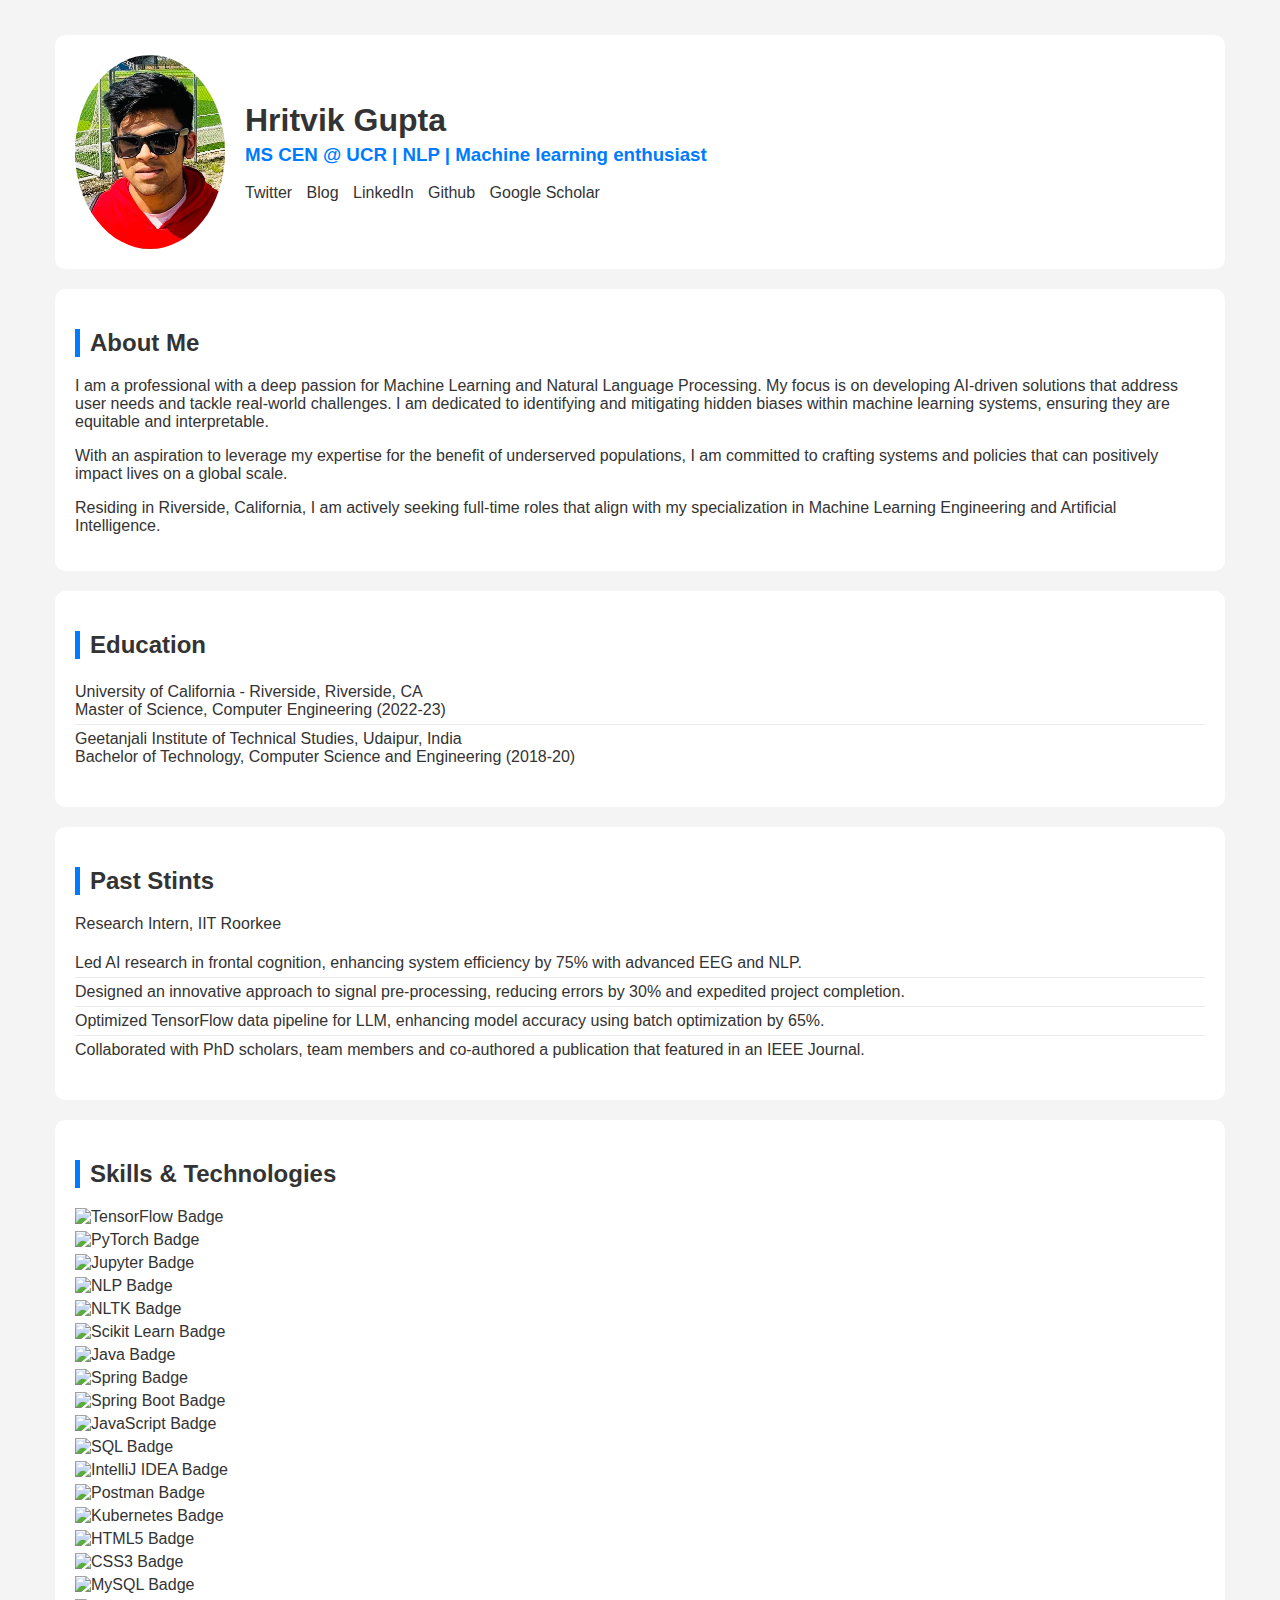
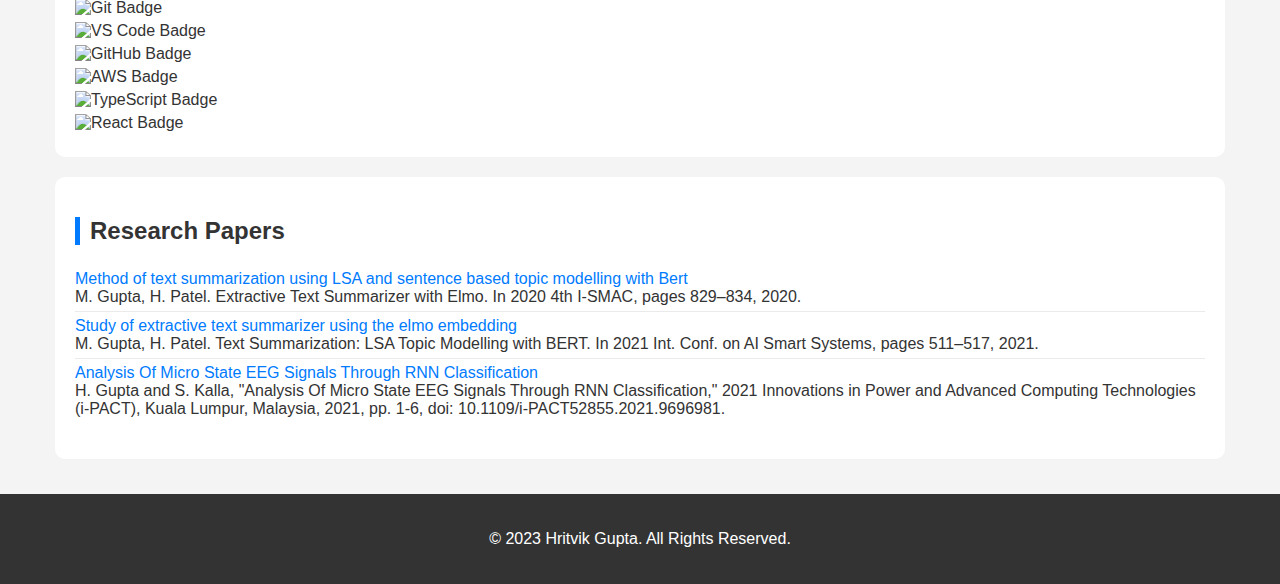
==== docs/index.html @ 5a999f68 "Update index.html" ====
<!DOCTYPE html>
<html lang="en">
<head>
  <meta charset="UTF-8">
  <meta name="viewport" content="width=device-width, initial-scale=1.0">
  <title>Hritvik Gupta's Portfolio</title>
  <style>
    body {
      font-family: 'Arial', sans-serif;
      margin: 0;
      padding: 0;
      background: #f4f4f4;
      color: #333;
    }

    .container {
      max-width: 1170px;
      margin: auto;
      padding: 15px;
    }

    .profile {
      display: flex;
      align-items: center;
      background: #fff;
      border-radius: 10px;
      padding: 20px;
      margin-top: 20px;
    }

    .profile img {
      max-width: 150px;
      margin-right: 20px;
      border-radius: 50%;
    }

    .profile h1 {
      margin: 0;
      padding: 0;
    }

    .profile h3 {
      margin-top: 5px;
      color: #007bff;
    }

    .profile-links a {
      text-decoration: none;
      color: #333;
      margin-right: 10px;
    }

    .profile-links a:hover {
      border-bottom: 1px solid #007bff;
    }
    

    .section {
      background: #fff;
      margin-top: 20px;
      padding: 20px;
      border-radius: 10px;
    }

    .section h2 {
      border-left: 5px solid #007bff;
      padding-left: 10px;
    }

    .section ul {
      list-style: none;
      padding: 0;
    }
    h2 {
    font-weight: bold; /* This will make the h2 text bold */
  }

    .section ul li {
      padding: 5px 0;
      border-bottom: 1px solid #eaeaea;
    }

    .section ul li:last-child {
      border-bottom: none;
    }

    .section a {
      color: #007bff;
      text-decoration: none;
    }
.badges img {
  display: block;
  margin-bottom: 5px; /* Adjust the space between badges as needed */
}

    footer {
      text-align: center;
      padding: 20px;
      background: #333;
      color: #fff;
      margin-top: 20px;
    }
  </style>
</head>
<body>
  <div class="container">
    <!-- Profile Section -->
    <div class="profile">
      <img src="profileimage.jpg" alt="Hritvik Gupta">
      <div>
        <h1>Hritvik Gupta</h1>
        <h3>MS CEN @ UCR | NLP | Machine learning enthusiast</h3>
        <div class="profile-links">
          <a href="https://twitter.com/hritvikmasters">Twitter</a>
          <a href="https://www.notion.so/Website-c06ca04752b74b51ba4d67d1e3d15dca">Blog</a>
          <a href="https://www.linkedin.com/in/hritvik-gupta-link/">LinkedIn</a>
          <a href="https://github.com/hritvikgupta/">Github</a>
          <a href="https://scholar.google.com/citations?user=ShxBp2MAAAAJ&hl=en">Google Scholar</a>
        </div>
      </div>
    </div>

    <!-- About Section -->
    <div class="section">
      <h2>About Me</h2>
      <p>I am a professional with a deep passion for Machine Learning and Natural Language Processing. My focus is on developing AI-driven solutions that address user needs and tackle real-world challenges. I am dedicated to identifying and mitigating hidden biases within machine learning systems, ensuring they are equitable and interpretable.</p>
      <p>With an aspiration to leverage my expertise for the benefit of underserved populations, I am committed to crafting systems and policies that can positively impact lives on a global scale.</p>
      <p>Residing in Riverside, California, I am actively seeking full-time roles that align with my specialization in Machine Learning Engineering and Artificial Intelligence.</p>
    </div>

    <!-- Education Section -->
    <div class="section">
      <h2>Education</h2>
      <ul>
        <li>University of California - Riverside, Riverside, CA<br>
          Master of Science, Computer Engineering (2022-23)
        </li>
        <li>Geetanjali Institute of Technical Studies, Udaipur, India<br>
          Bachelor of Technology, Computer Science and Engineering (2018-20)
        </li>
      </ul>
    </div>

    <!-- Past Stints Section -->
    <div class="section">
      <h2>Past Stints</h2>
      <p>Research Intern, IIT Roorkee</p>
      <ul>
        <li>Led AI research in frontal cognition, enhancing system efficiency by 75% with advanced EEG and NLP.</li>
        <li>Designed an innovative approach to signal pre-processing, reducing errors by 30% and expedited project completion.</li>
        <li>Optimized TensorFlow data pipeline for LLM, enhancing model accuracy using batch optimization by 65%.</li>
        <li>Collaborated with PhD scholars, team members and co-authored a publication that featured in an IEEE Journal.</li>
      </ul>
    </div>

    <!-- Skills Section -->
    <!-- Skills Section -->
<div class="section">
  <h2>Skills & Technologies</h2>
  <div class="badges">
    <img src="https://img.shields.io/badge/TensorFlow-FF6F00?style=for-the-badge&logo=TensorFlow&logoColor=white" alt="TensorFlow Badge" />
    <img src="https://img.shields.io/badge/PyTorch-EE4C2C?style=for-the-badge&logo=PyTorch&logoColor=white" alt="PyTorch Badge" />
    <img src="https://img.shields.io/badge/Jupyter-F37626.svg?style=for-the-badge&logo=Jupyter&logoColor=white" alt="Jupyter Badge" />
    <img src="https://img.shields.io/badge/NLP-000000?style=for-the-badge&logo=nlp&logoColor=white" alt="NLP Badge" />
    <img src="https://img.shields.io/badge/NLTK-306998?style=for-the-badge&logo=nltk&logoColor=white" alt="NLTK Badge" />
    <img src="https://img.shields.io/badge/scikit_learn-F7931E?style=for-the-badge&logo=scikit-learn&logoColor=white" alt="Scikit Learn Badge" />
    <img src="https://img.shields.io/badge/Java-ED8B00?style=for-the-badge&logo=Java&logoColor=white" alt="Java Badge" />
    <img src="https://img.shields.io/badge/Spring-6DB33F?style=for-the-badge&logo=spring&logoColor=white" alt="Spring Badge" />
    <img src="https://img.shields.io/badge/Spring_Boot-754111?style=for-the-badge&logo=spring-boot" alt="Spring Boot Badge" />
    <img src="https://img.shields.io/badge/JavaScript-F7DF1E?style=for-the-badge&logo=javascript&logoColor=black" alt="JavaScript Badge" />
    <img src="https://img.shields.io/badge/SQL-CC2927?style=for-the-badge&logo=sql&logoColor=white" alt="SQL Badge" />
    <img src="https://img.shields.io/badge/IntelliJ-521369.svg?style=for-the-badge&logo=intellij-idea&logoColor=white" alt="IntelliJ IDEA Badge" />
    <img src="https://img.shields.io/badge/Postman-FF6C37?style=for-the-badge&logo=postman&logoColor=white" alt="Postman Badge" />
    <img src="https://img.shields.io/badge/kubernetes-%23326ce5.svg?style=for-the-badge&logo=kubernetes&logoColor=white" alt="Kubernetes Badge" />
    <img src="https://img.shields.io/badge/HTML5-E34F26?style=for-the-badge&logo=html5&logoColor=white" alt="HTML5 Badge" />
    <img src="https://img.shields.io/badge/CSS3-1572B6?style=for-the-badge&logo=css3&logoColor=white" alt="CSS3 Badge" />
    <img src="https://img.shields.io/badge/MySQL-005C84?style=for-the-badge&logo=mysql&logoColor=white" alt="MySQL Badge" />
    <img src="https://img.shields.io/badge/git-%23F05033.svg?style=for-the-badge&logo=git&logoColor=white" alt="Git Badge" />
    <img src="https://img.shields.io/badge/VS_Code-A94FC9?style=for-the-badge&logo=visual-studio-code&logoColor=white" alt="VS Code Badge" />
    <img src="https://img.shields.io/badge/github-%23121011.svg?style=for-the-badge&logo=github&logoColor=white" alt="GitHub Badge" />
    <img src="https://img.shields.io/badge/AWS-%23FF2900.svg?style=for-the-badge&logo=amazon-aws&logoColor=white" alt="AWS Badge" />
    <img src="https://img.shields.io/badge/TypeScript-D2691E?style=for-the-badge&logo=typescript&logoColor=white" alt="TypeScript Badge" />
    <img src="https://img.shields.io/badge/React-61DAFB?style=for-the-badge&logo=react&logoColor=black" alt="React Badge" />
  </div>
</div>


    <!-- Research Papers Section -->
    <div class="section">
      <h2>Research Papers</h2>
      <ul>
        <li><a href="https://ieeexplore.ieee.org/abstract/document/9395976/">Method of text summarization using LSA and sentence based topic modelling with Bert</a><br>
          M. Gupta, H. Patel. Extractive Text Summarizer with Elmo. In 2020 4th I-SMAC, pages 829–834, 2020.
        </li>
        <li><a href="https://ieeexplore.ieee.org/abstract/document/9243610/">Study of extractive text summarizer using the elmo embedding</a><br>
          M. Gupta, H. Patel. Text Summarization: LSA Topic Modelling with BERT. In 2021 Int. Conf. on AI Smart Systems, pages 511–517, 2021.
        </li>
        <li><a href="https://ieeexplore.ieee.org/abstract/document/9696981/">Analysis Of Micro State EEG Signals Through RNN Classification</a><br>
          H. Gupta and S. Kalla, "Analysis Of Micro State EEG Signals Through RNN Classification," 2021 Innovations in Power and Advanced Computing Technologies (i-PACT), Kuala Lumpur, Malaysia, 2021, pp. 1-6, doi: 10.1109/i-PACT52855.2021.9696981.
        </li>
      </ul>
    </div>

  </div>

  <footer>
    <p>&copy; 2023 Hritvik Gupta. All Rights Reserved.</p>
  </footer>
</body>
</html>
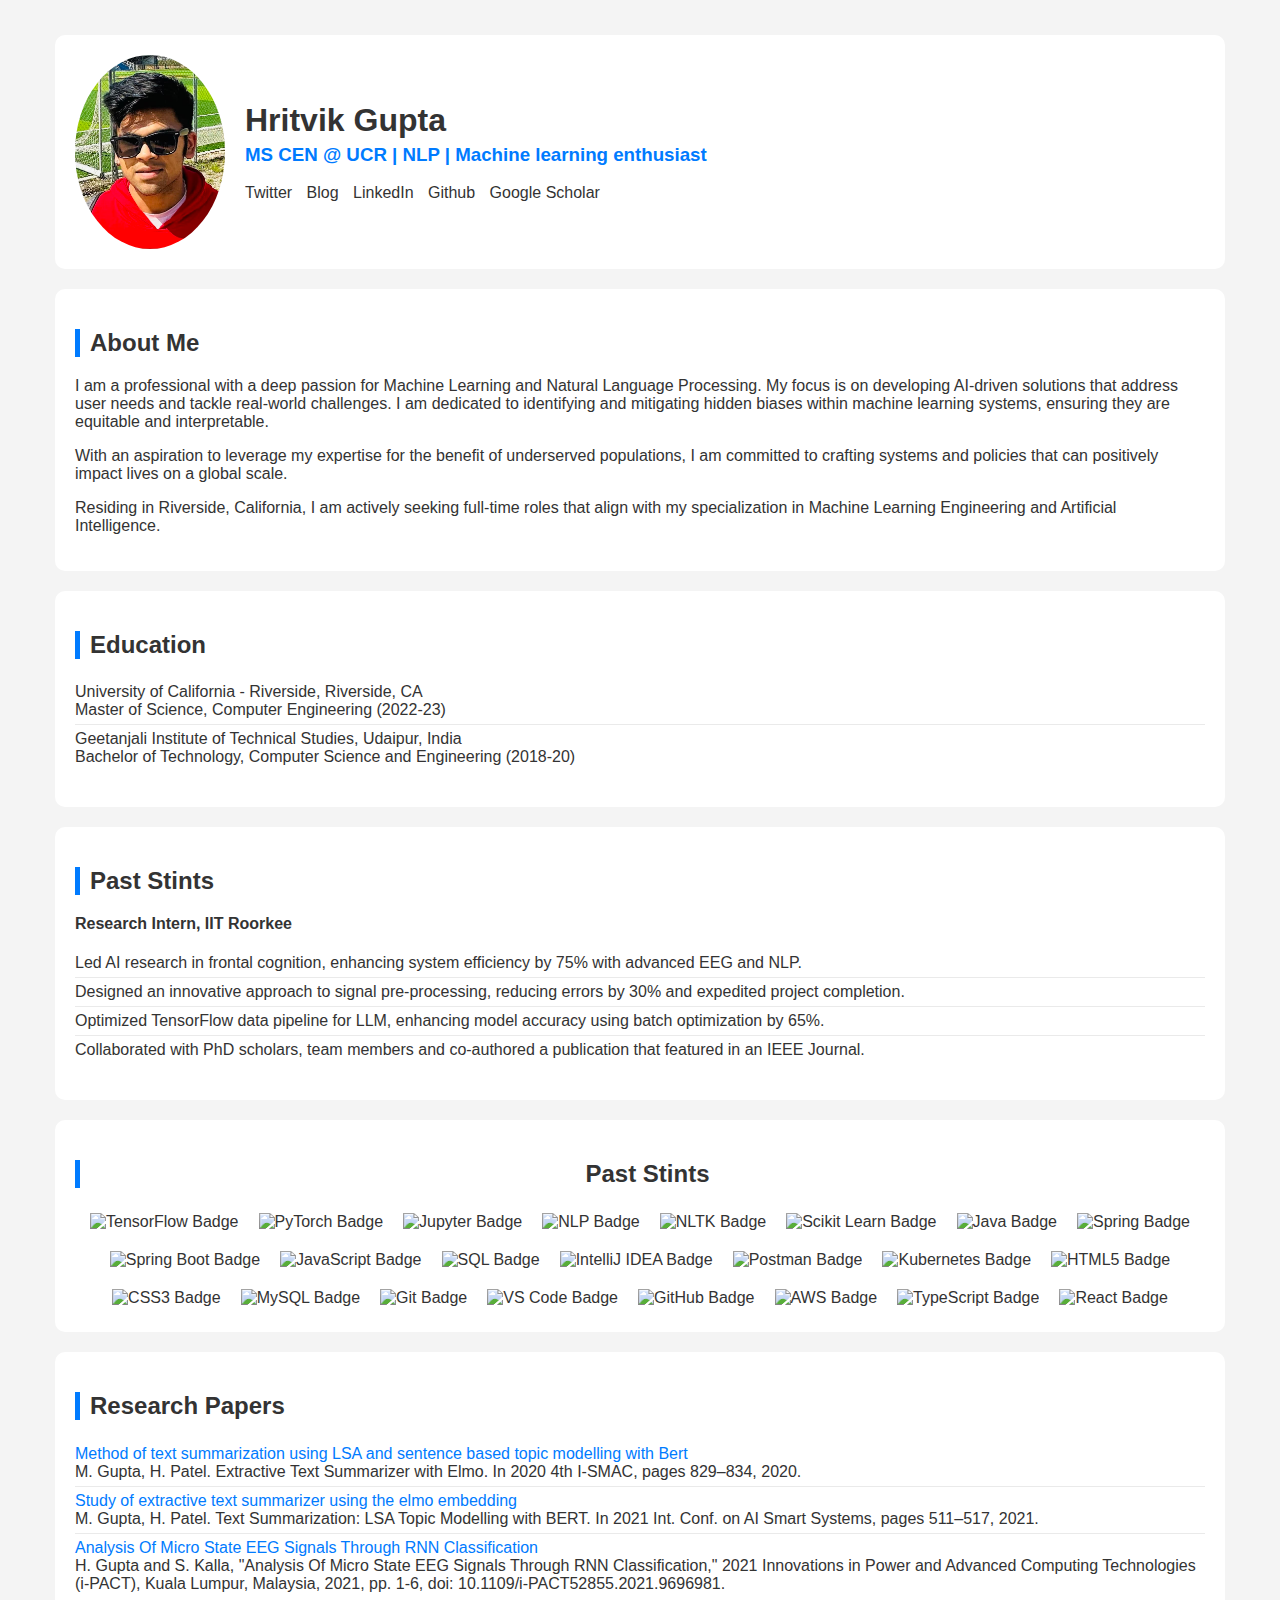
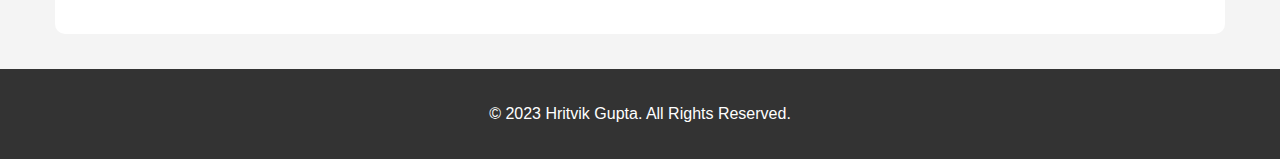
==== commit f02067f8: "Update index.html" ====
--- a/docs/index.html
+++ b/docs/index.html
@@ -88,10 +88,19 @@
       color: #007bff;
       text-decoration: none;
     }
+.badges {
+  display: flex;
+  flex-wrap: wrap;
+  justify-content: center;
+  align-items: center;
+  gap: 10px; /* This adds space between the badges */
+}
+
 .badges img {
-  display: block;
-  margin-bottom: 5px; /* Adjust the space between badges as needed */
+  margin: 5px; /* Adds space around each badge */
+  height: auto; /* Maintain aspect ratio */
 }
+
 
     footer {
       text-align: center;
@@ -144,7 +153,7 @@
     <!-- Past Stints Section -->
     <div class="section">
       <h2>Past Stints</h2>
-      <p>Research Intern, IIT Roorkee</p>
+     <p style="font-weight: bold;">Research Intern, IIT Roorkee</p>
       <ul>
         <li>Led AI research in frontal cognition, enhancing system efficiency by 75% with advanced EEG and NLP.</li>
         <li>Designed an innovative approach to signal pre-processing, reducing errors by 30% and expedited project completion.</li>
@@ -155,8 +164,8 @@
 
     <!-- Skills Section -->
     <!-- Skills Section -->
-<div class="section">
-  <h2>Skills & Technologies</h2>
+<div class="section" style="text-align:center;">
+  <h2 style="font-weight:bold;">Past Stints</h2>
   <div class="badges">
     <img src="https://img.shields.io/badge/TensorFlow-FF6F00?style=for-the-badge&logo=TensorFlow&logoColor=white" alt="TensorFlow Badge" />
     <img src="https://img.shields.io/badge/PyTorch-EE4C2C?style=for-the-badge&logo=PyTorch&logoColor=white" alt="PyTorch Badge" />
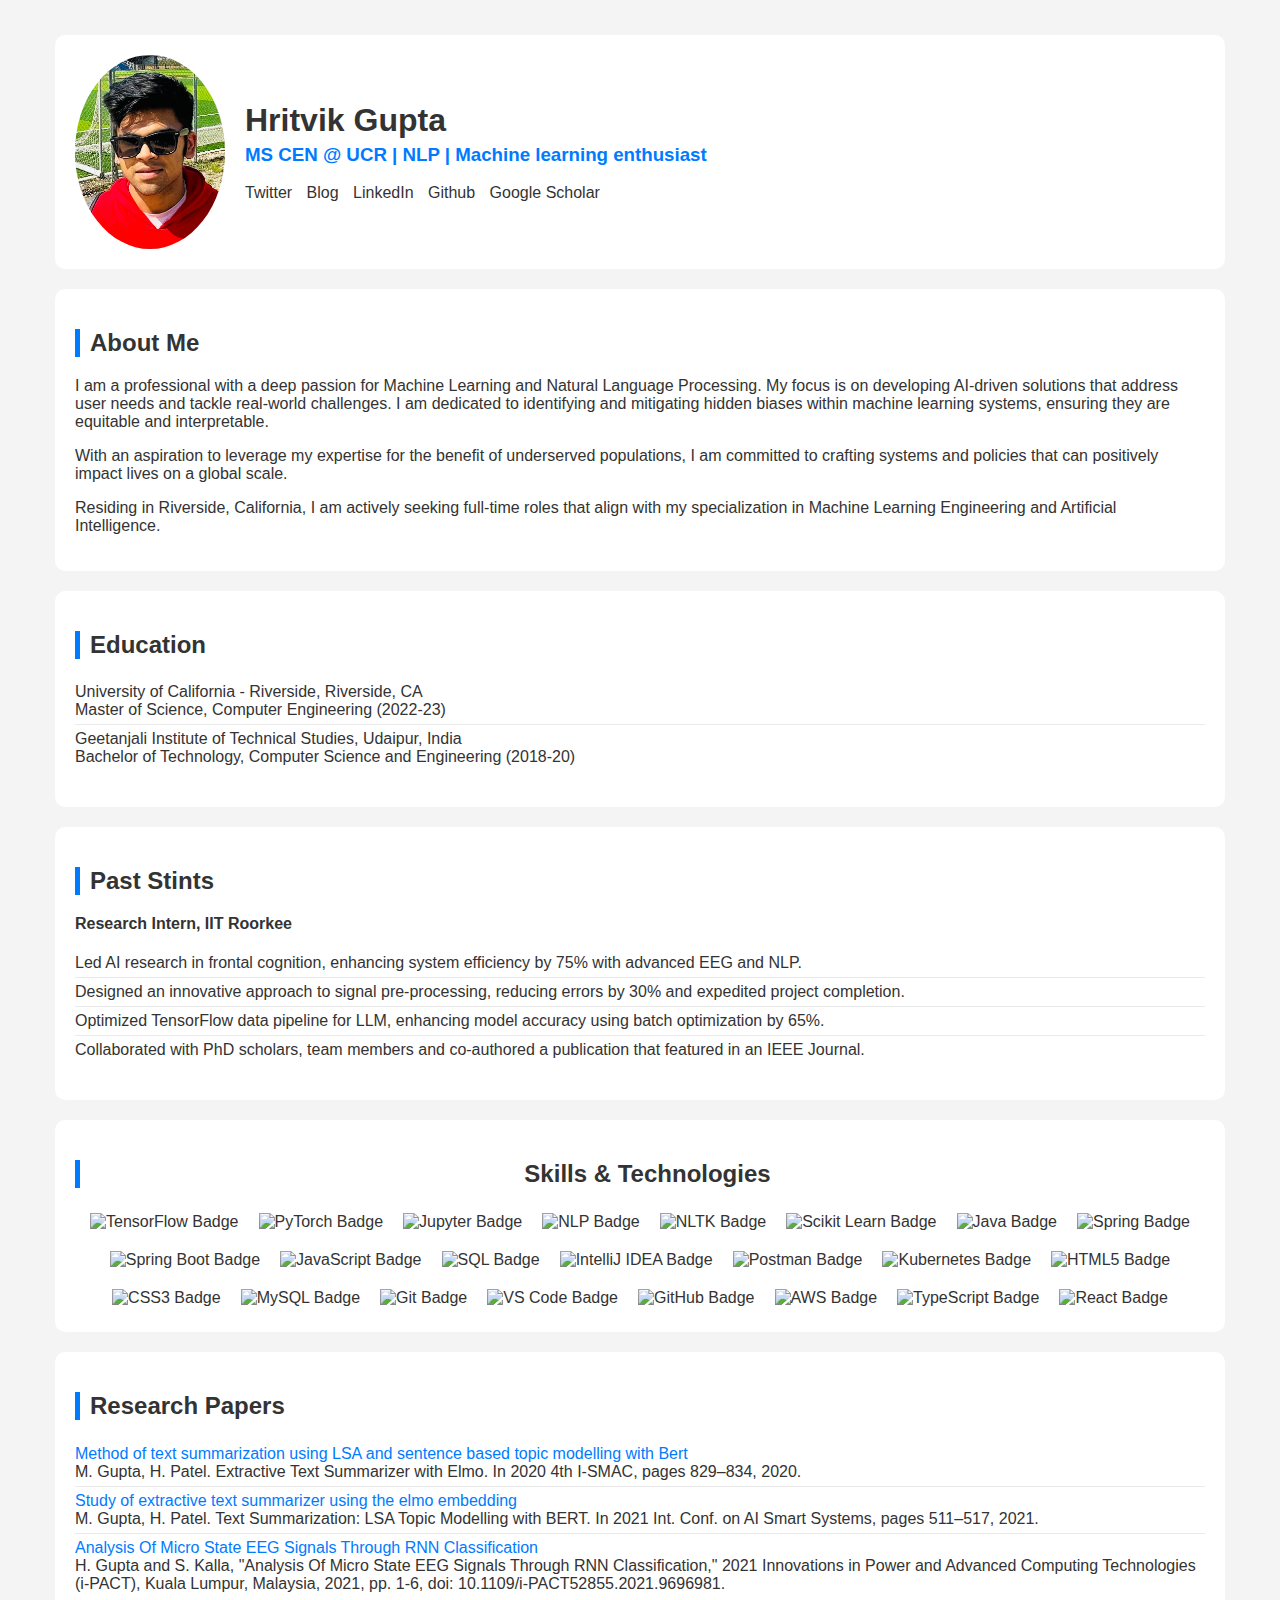
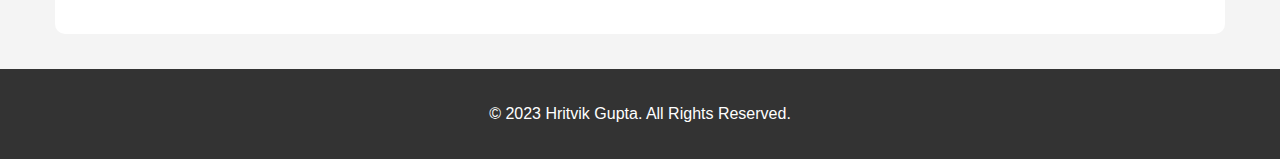
==== commit 08310e15: "Update index.html" ====
--- a/docs/index.html
+++ b/docs/index.html
@@ -165,7 +165,7 @@
     <!-- Skills Section -->
     <!-- Skills Section -->
 <div class="section" style="text-align:center;">
-  <h2 style="font-weight:bold;">Past Stints</h2>
+  <h2 style="font-weight:bold;">Skills & Technologies</h2>
   <div class="badges">
     <img src="https://img.shields.io/badge/TensorFlow-FF6F00?style=for-the-badge&logo=TensorFlow&logoColor=white" alt="TensorFlow Badge" />
     <img src="https://img.shields.io/badge/PyTorch-EE4C2C?style=for-the-badge&logo=PyTorch&logoColor=white" alt="PyTorch Badge" />
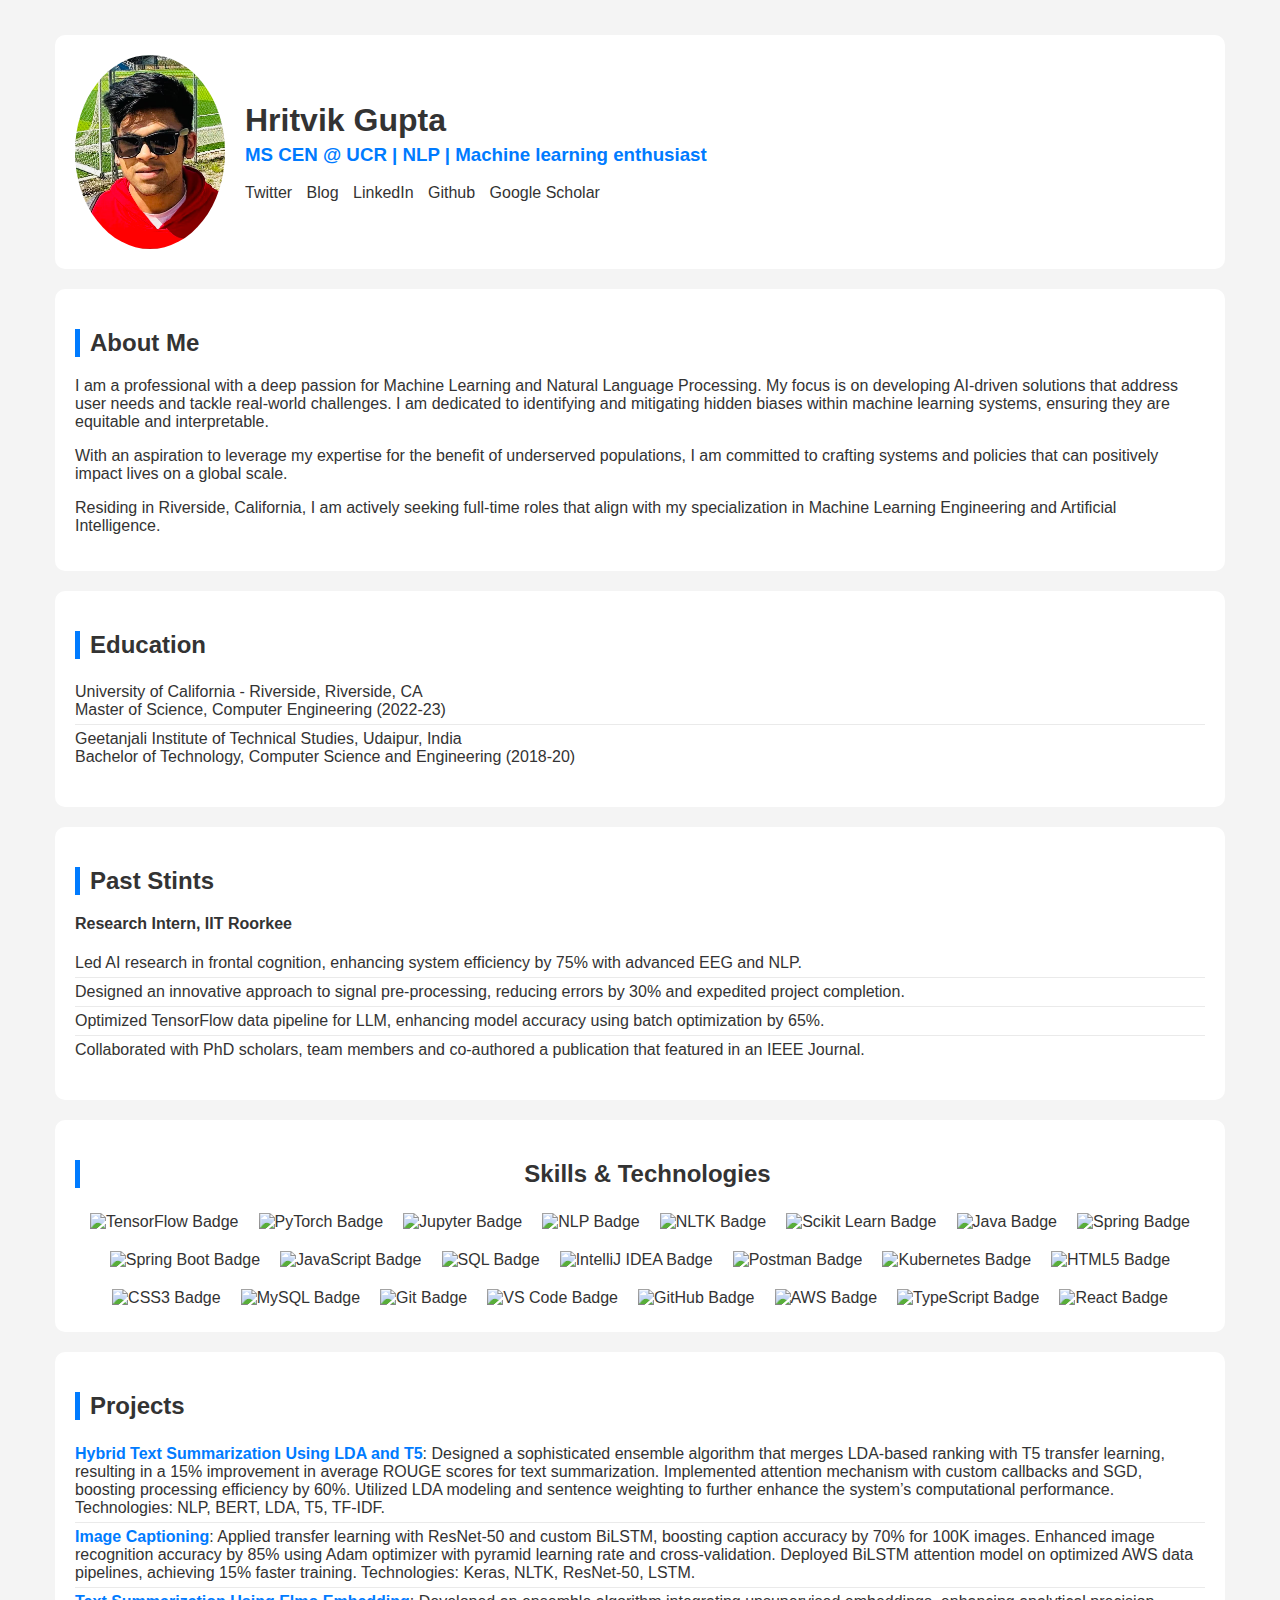
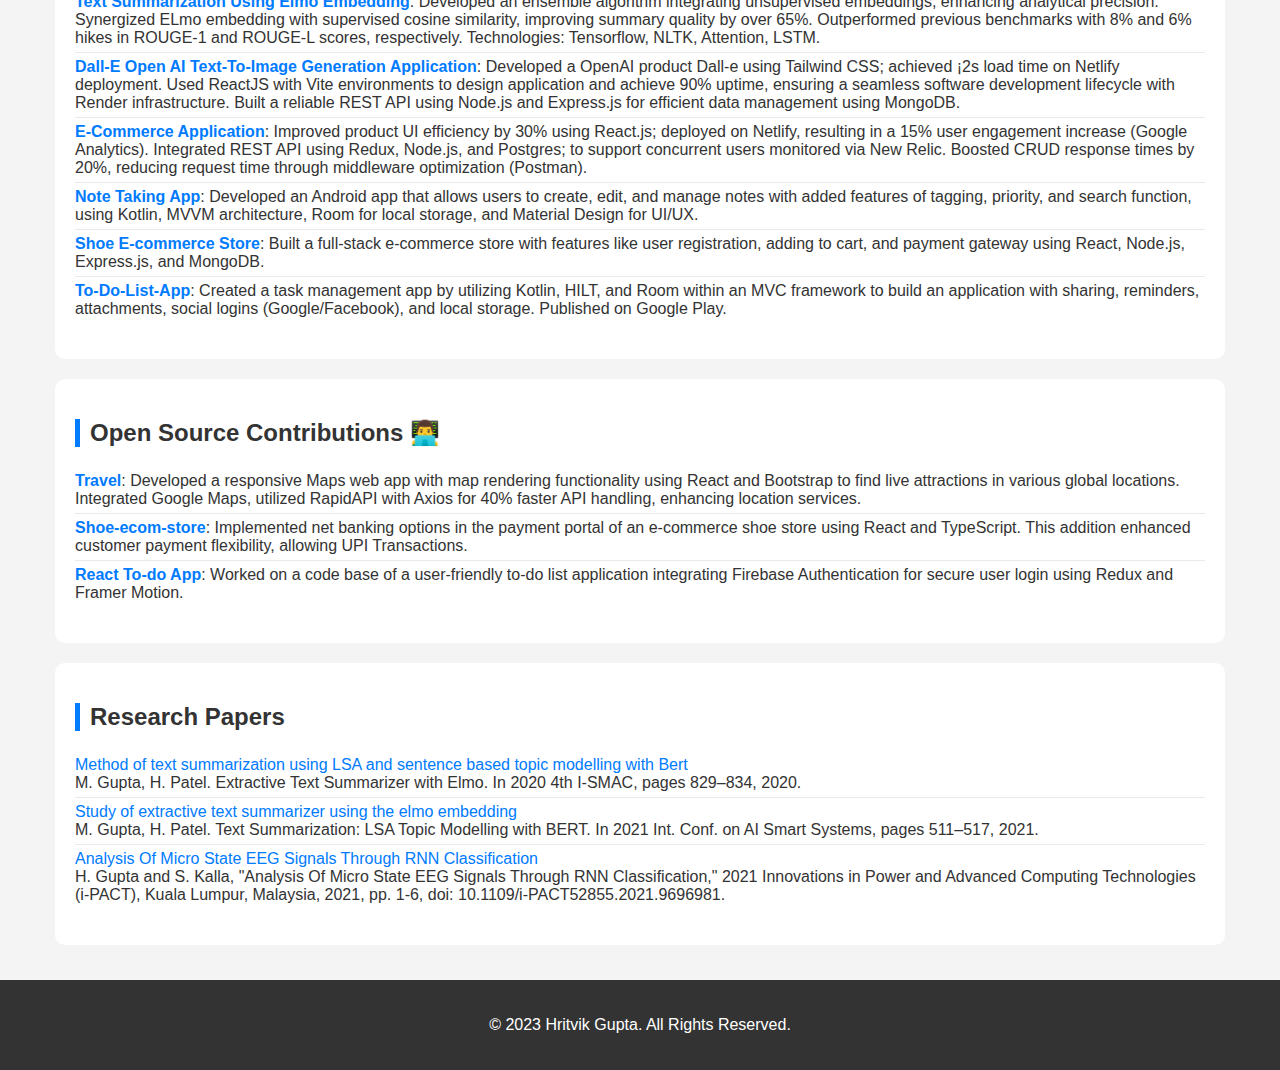
==== commit 96bf4dcf: "Update index.html" ====
--- a/docs/index.html
+++ b/docs/index.html
@@ -192,6 +192,62 @@
     <img src="https://img.shields.io/badge/React-61DAFB?style=for-the-badge&logo=react&logoColor=black" alt="React Badge" />
   </div>
 </div>
+   <div class="section">
+      <h2>Projects</h2>
+      <ul>
+        <li>
+          <strong><a href="https://www.dropbox.com/scl/fi/d7c38xal8jbvuys156q02/NLP-Hybrid-Text-Summarization-pdf.pdf?rlkey=rkkisfob0rwqtx7qkb5eqa3c4&dl=0">Hybrid Text Summarization Using LDA and T5</a></strong>: 
+          Designed a sophisticated ensemble algorithm that merges LDA-based ranking with T5 transfer learning, resulting in a 15% improvement in average ROUGE scores for text summarization. Implemented attention mechanism with custom callbacks and SGD, boosting processing efficiency by 60%. Utilized LDA modeling and sentence weighting to further enhance the system’s computational performance. Technologies: NLP, BERT, LDA, T5, TF-IDF.
+        </li>
+        <li>
+          <strong><a href="https://github.com/hritvikgupta/Image-captioning">Image Captioning</a></strong>:
+          Applied transfer learning with ResNet-50 and custom BiLSTM, boosting caption accuracy by 70% for 100K images. Enhanced image recognition accuracy by 85% using Adam optimizer with pyramid learning rate and cross-validation. Deployed BiLSTM attention model on optimized AWS data pipelines, achieving 15% faster training. Technologies: Keras, NLTK, ResNet-50, LSTM.
+        </li>
+        <li>
+          <strong><a href="https://ieeexplore.ieee.org/abstract/document/9243610/">Text Summarization Using Elmo Embedding</a></strong>:
+          Developed an ensemble algorithm integrating unsupervised embeddings, enhancing analytical precision. Synergized ELmo embedding with supervised cosine similarity, improving summary quality by over 65%. Outperformed previous benchmarks with 8% and 6% hikes in ROUGE-1 and ROUGE-L scores, respectively. Technologies: Tensorflow, NLTK, Attention, LSTM.
+        </li>
+        <li>
+          <strong><a href="https://github.com/hritvikgupta/dalle_clone">Dall-E Open AI Text-To-Image Generation Application</a></strong>:
+          Developed a OpenAI product Dall-e using Tailwind CSS; achieved ¡2s load time on Netlify deployment. Used ReactJS with Vite environments to design application and achieve 90% uptime, ensuring a seamless software development lifecycle with Render infrastructure. Built a reliable REST API using Node.js and Express.js for efficient data management using MongoDB.
+        </li>
+        <li>
+          <strong><a href="https://shopping-ekart.netlify.app/">E-Commerce Application</a></strong>:
+          Improved product UI efficiency by 30% using React.js; deployed on Netlify, resulting in a 15% user engagement increase (Google Analytics). Integrated REST API using Redux, Node.js, and Postgres; to support concurrent users monitored via New Relic. Boosted CRUD response times by 20%, reducing request time through middleware optimization (Postman).
+        </li>
+        <li>
+          <strong><a href="https://github.com/hritvikgupta/Note-Taking-App">Note Taking App</a></strong>:
+          Developed an Android app that allows users to create, edit, and manage notes with added features of tagging, priority, and search function, using Kotlin, MVVM architecture, Room for local storage, and Material Design for UI/UX.
+        </li>
+        <li>
+          <strong><a href="https://github.com/hritvikgupta/Shoe-E-commerce-Store">Shoe E-commerce Store</a></strong>:
+          Built a full-stack e-commerce store with features like user registration, adding to cart, and payment gateway using React, Node.js, Express.js, and MongoDB.
+        </li>
+        <li>
+          <strong><a href="https://github.com/hritvikgupta/To-Do-List-App">To-Do-List-App</a></strong>:
+          Created a task management app by utilizing Kotlin, HILT, and Room within an MVC framework to build an application with sharing, reminders, attachments, social logins (Google/Facebook), and local storage. Published on Google Play.
+        </li>
+      </ul>
+    </div>
+
+    <!-- Open Source Contributions Section -->
+    <div class="section">
+      <h2>Open Source Contributions 👨‍💻</h2>
+      <ul>
+        <li>
+          <strong><a href="https://travellocate.netlify.app/">Travel</a></strong>: 
+          Developed a responsive Maps web app with map rendering functionality using React and Bootstrap to find live attractions in various global locations. Integrated Google Maps, utilized RapidAPI with Axios for 40% faster API handling, enhancing location services.
+        </li>
+        <li>
+          <strong><a href="https://github.com/hritvikgupta/Shoe-ecom-store">Shoe-ecom-store</a></strong>:
+          Implemented net banking options in the payment portal of an e-commerce shoe store using React and TypeScript. This addition enhanced customer payment flexibility, allowing UPI Transactions.
+        </li>
+        <li>
+          <strong><a href="https://github.com/hritvikgupta/React-To-do-App">React To-do App</a></strong>:
+          Worked on a code base of a user-friendly to-do list application integrating Firebase Authentication for secure user login using Redux and Framer Motion.
+        </li>
+      </ul>
+    </div>
 
 
     <!-- Research Papers Section -->
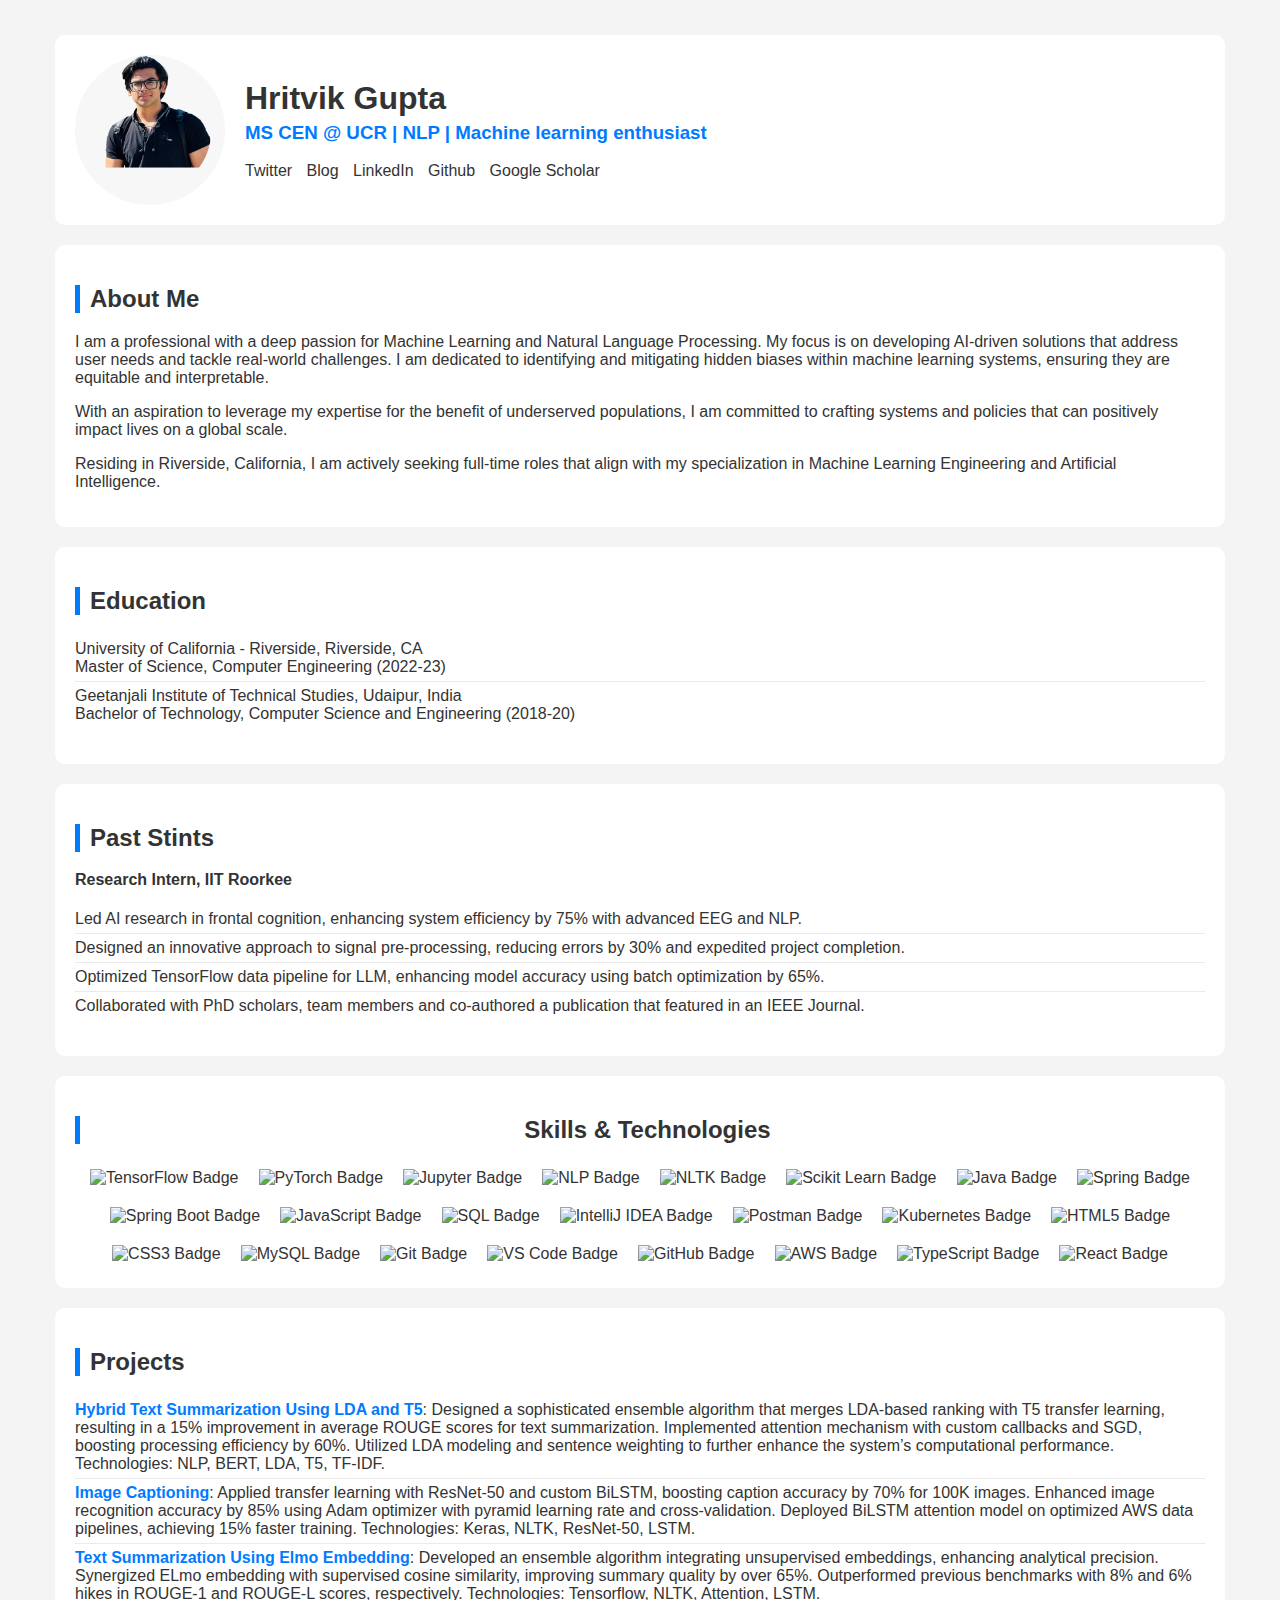
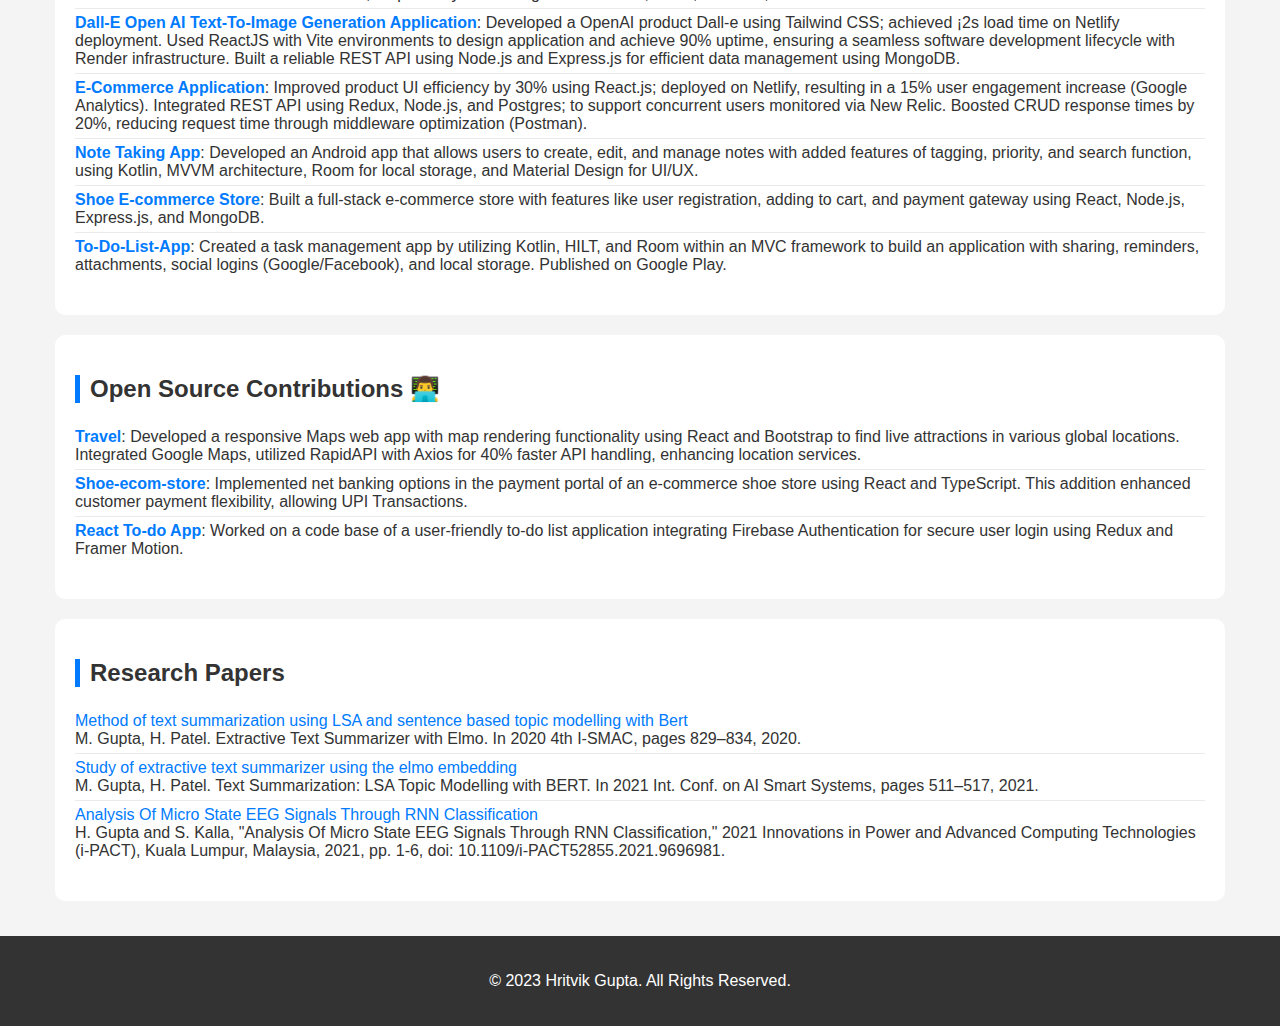
==== commit 8a149a2f: "Update index.html" ====
--- a/docs/index.html
+++ b/docs/index.html
@@ -115,7 +115,7 @@
   <div class="container">
     <!-- Profile Section -->
     <div class="profile">
-      <img src="profileimage.jpg" alt="Hritvik Gupta">
+      <img src="hritvikgupta.jpeg" alt="Hritvik Gupta">
       <div>
         <h1>Hritvik Gupta</h1>
         <h3>MS CEN @ UCR | NLP | Machine learning enthusiast</h3>
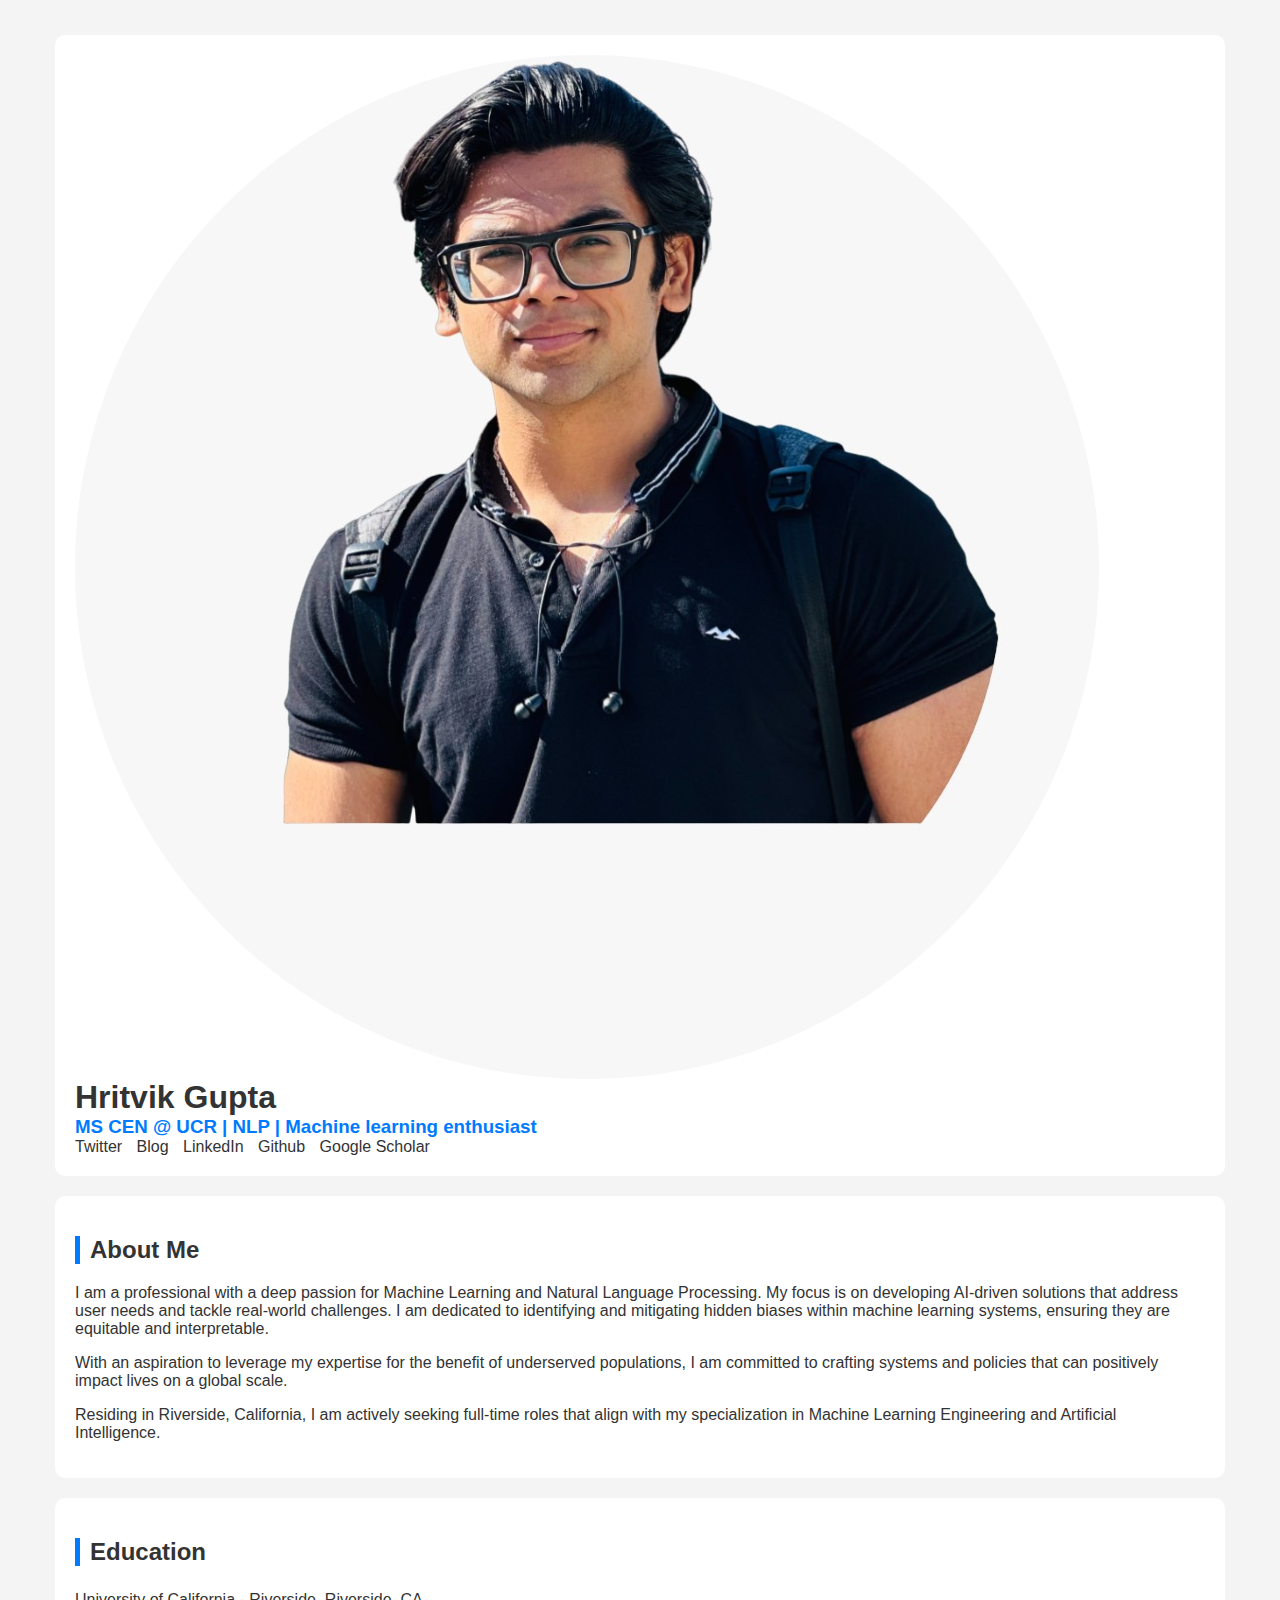
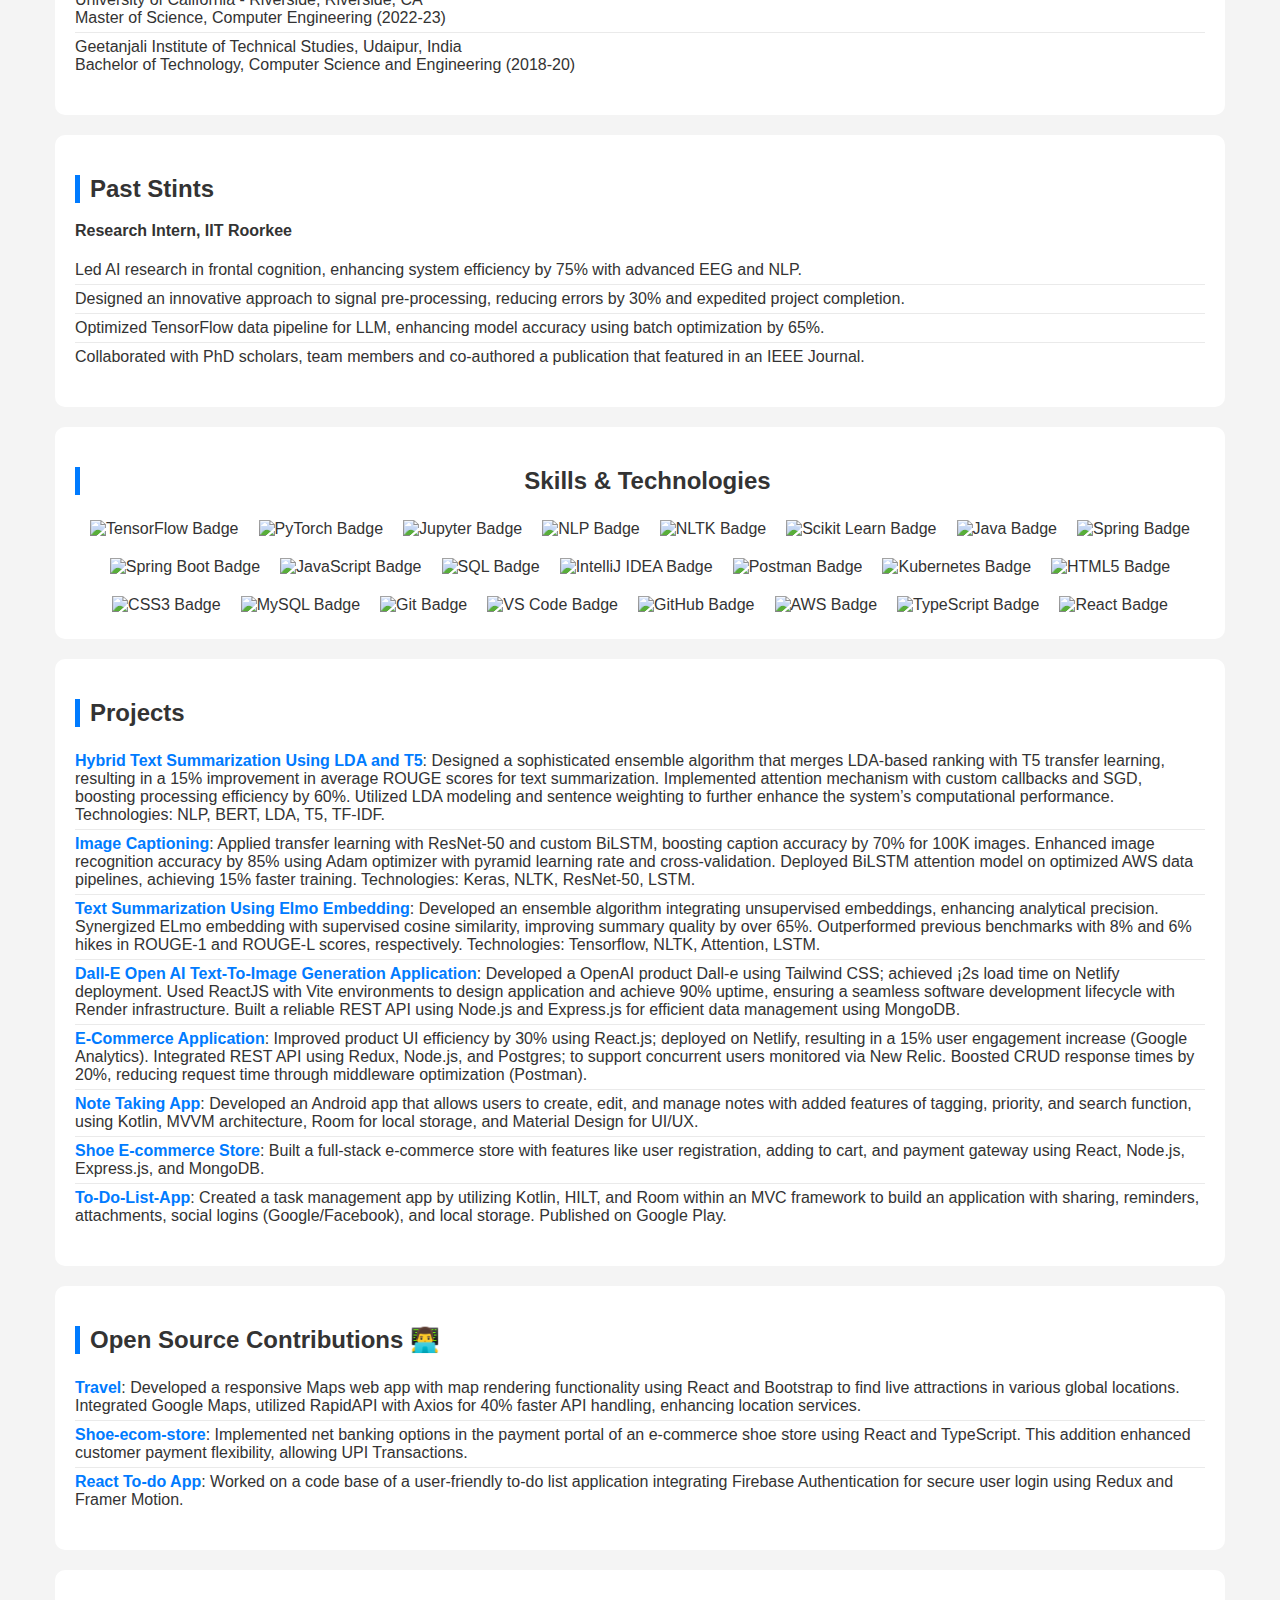
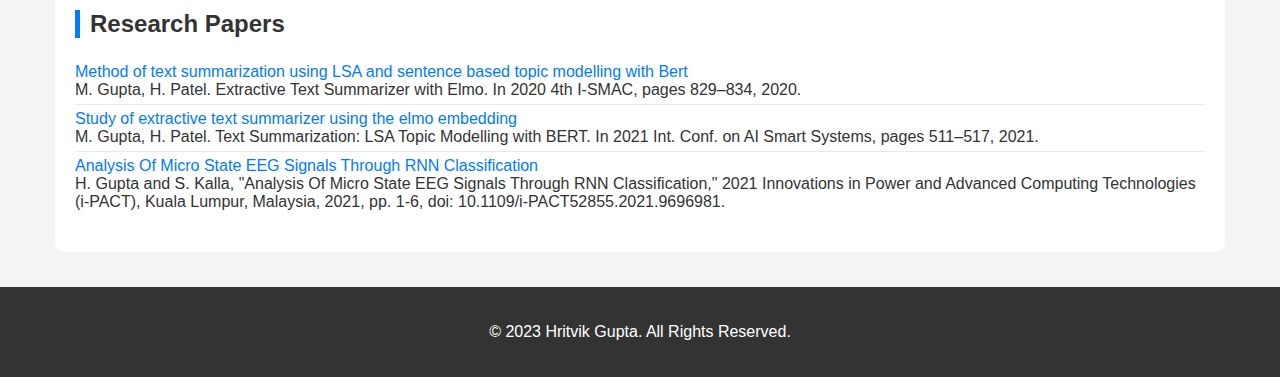
==== commit d05ea4ee: "Update index.html" ====
--- a/docs/index.html
+++ b/docs/index.html
@@ -19,8 +19,10 @@
       padding: 15px;
     }
 
+    /* Responsive Profile Section */
     .profile {
       display: flex;
+      flex-wrap: wrap;
       align-items: center;
       background: #fff;
       border-radius: 10px;
@@ -29,18 +31,18 @@
     }
 
     .profile img {
-      max-width: 150px;
+      max-width: 100%;
       margin-right: 20px;
       border-radius: 50%;
-    }
-
-    .profile h1 {
+      flex-basis: 150px;
+    }
+
+    .profile h1, .profile h3 {
       margin: 0;
       padding: 0;
     }
 
     .profile h3 {
-      margin-top: 5px;
       color: #007bff;
     }
 
@@ -53,8 +55,8 @@
     .profile-links a:hover {
       border-bottom: 1px solid #007bff;
     }
-    
-
+
+    /* Section Styling */
     .section {
       background: #fff;
       margin-top: 20px;
@@ -65,15 +67,13 @@
     .section h2 {
       border-left: 5px solid #007bff;
       padding-left: 10px;
+      font-weight: bold;
     }
 
     .section ul {
       list-style: none;
       padding: 0;
     }
-    h2 {
-    font-weight: bold; /* This will make the h2 text bold */
-  }
 
     .section ul li {
       padding: 5px 0;
@@ -88,26 +88,40 @@
       color: #007bff;
       text-decoration: none;
     }
-.badges {
-  display: flex;
-  flex-wrap: wrap;
-  justify-content: center;
-  align-items: center;
-  gap: 10px; /* This adds space between the badges */
-}
-
-.badges img {
-  margin: 5px; /* Adds space around each badge */
-  height: auto; /* Maintain aspect ratio */
-}
-
-
+
+    /* Badges and Skills */
+    .badges {
+      display: flex;
+      flex-wrap: wrap;
+      justify-content: center;
+      align-items: center;
+      gap: 10px;
+    }
+
+    .badges img {
+      margin: 5px;
+      height: auto;
+    }
+
+    /* Footer Styling */
     footer {
       text-align: center;
       padding: 20px;
       background: #333;
       color: #fff;
       margin-top: 20px;
+    }
+
+    /* Responsive Design for Smaller Screens */
+    @media screen and (max-width: 768px) {
+      .profile {
+        flex-direction: column;
+        align-items: center;
+      }
+
+      .profile img {
+        margin-bottom: 20px;
+      }
     }
   </style>
 </head>
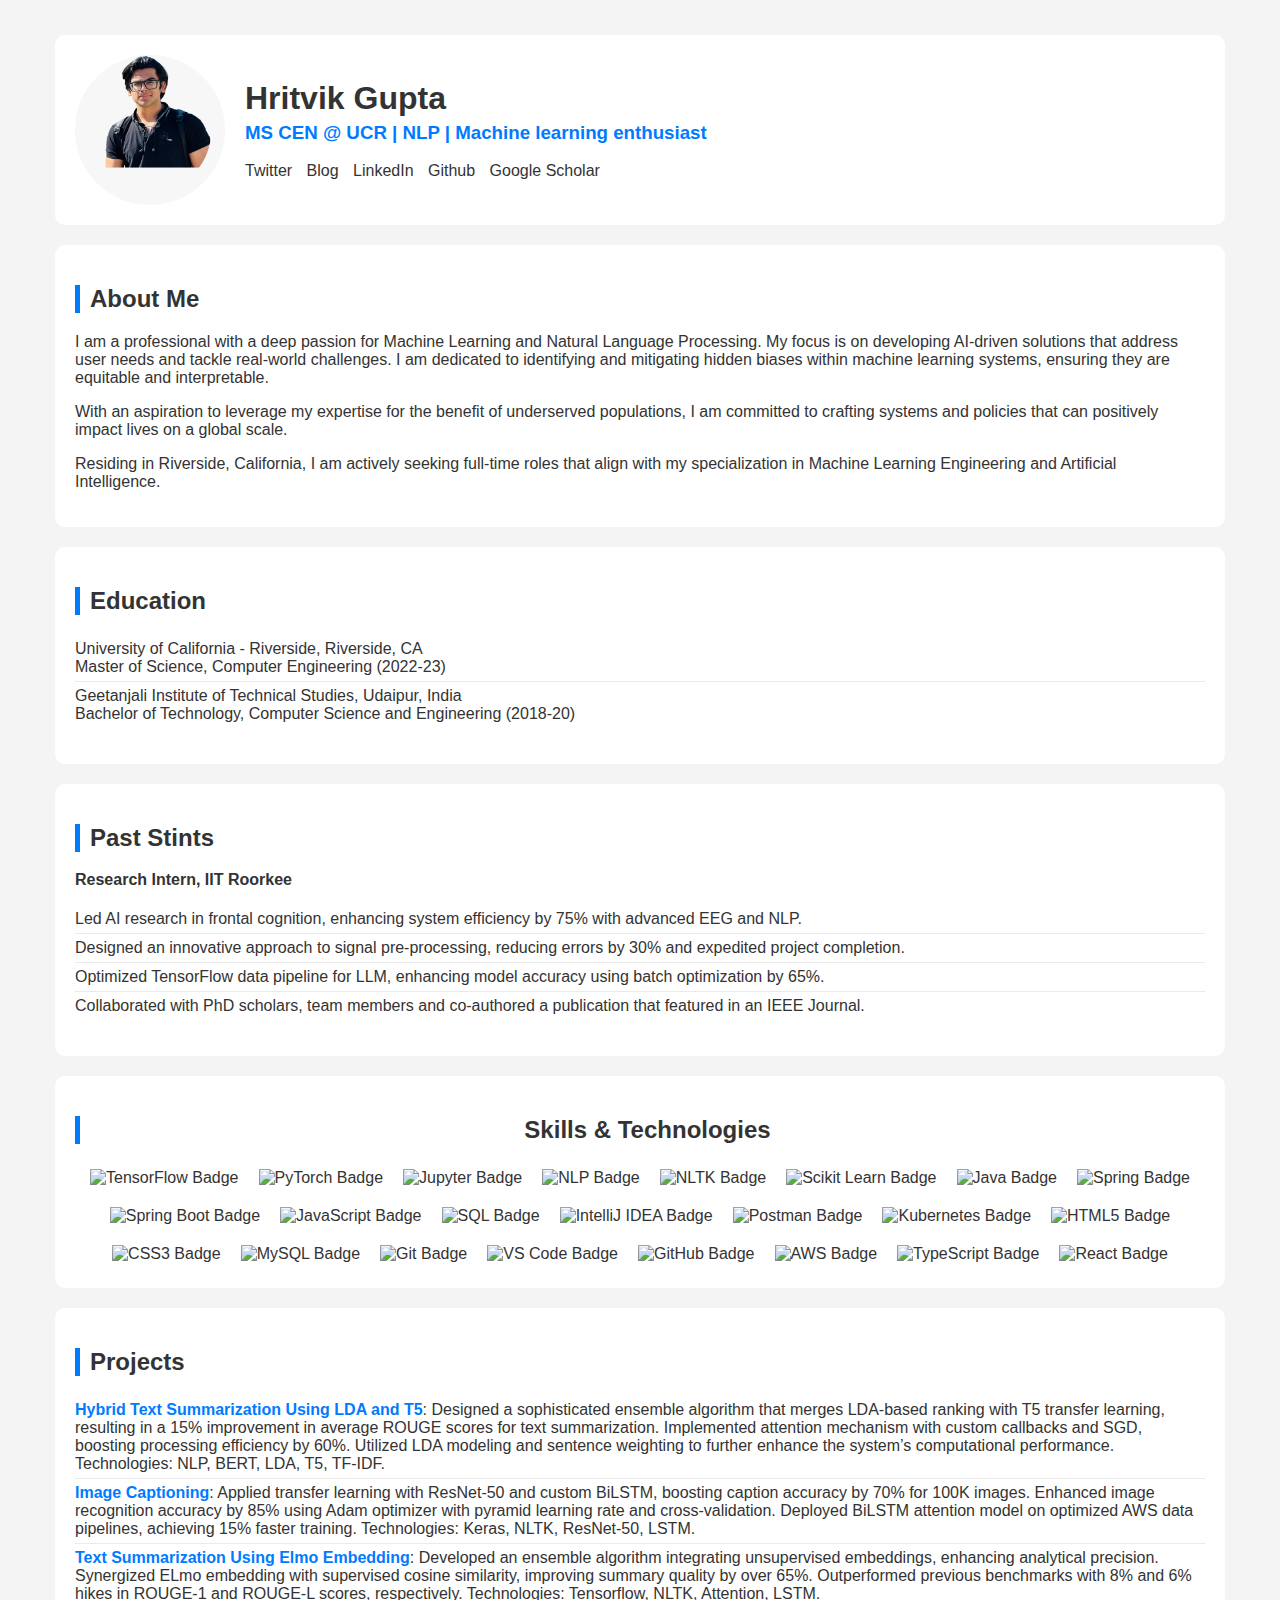
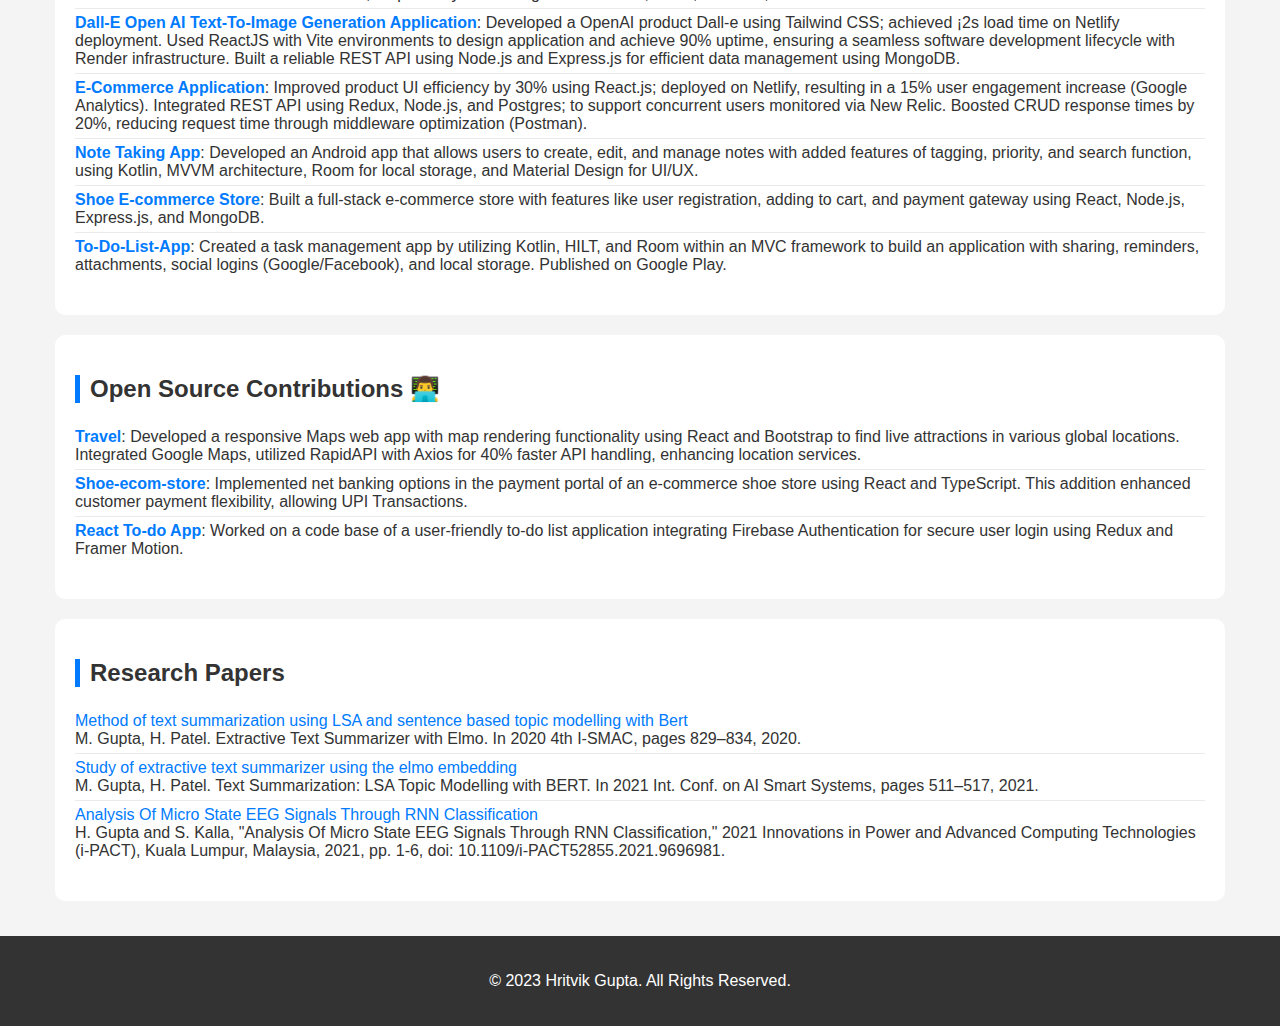
==== commit 82cb0eea: "Update index.html" ====
--- a/docs/index.html
+++ b/docs/index.html
@@ -1,5 +1,3 @@
-<!DOCTYPE html>
-<html lang="en">
 <head>
   <meta charset="UTF-8">
   <meta name="viewport" content="width=device-width, initial-scale=1.0">
@@ -19,10 +17,8 @@
       padding: 15px;
     }
 
-    /* Responsive Profile Section */
     .profile {
       display: flex;
-      flex-wrap: wrap;
       align-items: center;
       background: #fff;
       border-radius: 10px;
@@ -31,18 +27,18 @@
     }
 
     .profile img {
-      max-width: 100%;
+      max-width: 150px;
       margin-right: 20px;
       border-radius: 50%;
-      flex-basis: 150px;
-    }
-
-    .profile h1, .profile h3 {
+    }
+
+    .profile h1 {
       margin: 0;
       padding: 0;
     }
 
     .profile h3 {
+      margin-top: 5px;
       color: #007bff;
     }
 
@@ -55,8 +51,8 @@
     .profile-links a:hover {
       border-bottom: 1px solid #007bff;
     }
-
-    /* Section Styling */
+    
+
     .section {
       background: #fff;
       margin-top: 20px;
@@ -67,13 +63,15 @@
     .section h2 {
       border-left: 5px solid #007bff;
       padding-left: 10px;
-      font-weight: bold;
     }
 
     .section ul {
       list-style: none;
       padding: 0;
     }
+    h2 {
+    font-weight: bold; /* This will make the h2 text bold */
+  }
 
     .section ul li {
       padding: 5px 0;
@@ -88,40 +86,26 @@
       color: #007bff;
       text-decoration: none;
     }
-
-    /* Badges and Skills */
-    .badges {
-      display: flex;
-      flex-wrap: wrap;
-      justify-content: center;
-      align-items: center;
-      gap: 10px;
-    }
-
-    .badges img {
-      margin: 5px;
-      height: auto;
-    }
-
-    /* Footer Styling */
+.badges {
+  display: flex;
+  flex-wrap: wrap;
+  justify-content: center;
+  align-items: center;
+  gap: 10px; /* This adds space between the badges */
+}
+
+.badges img {
+  margin: 5px; /* Adds space around each badge */
+  height: auto; /* Maintain aspect ratio */
+}
+
+
     footer {
       text-align: center;
       padding: 20px;
       background: #333;
       color: #fff;
       margin-top: 20px;
-    }
-
-    /* Responsive Design for Smaller Screens */
-    @media screen and (max-width: 768px) {
-      .profile {
-        flex-direction: column;
-        align-items: center;
-      }
-
-      .profile img {
-        margin-bottom: 20px;
-      }
     }
   </style>
 </head>
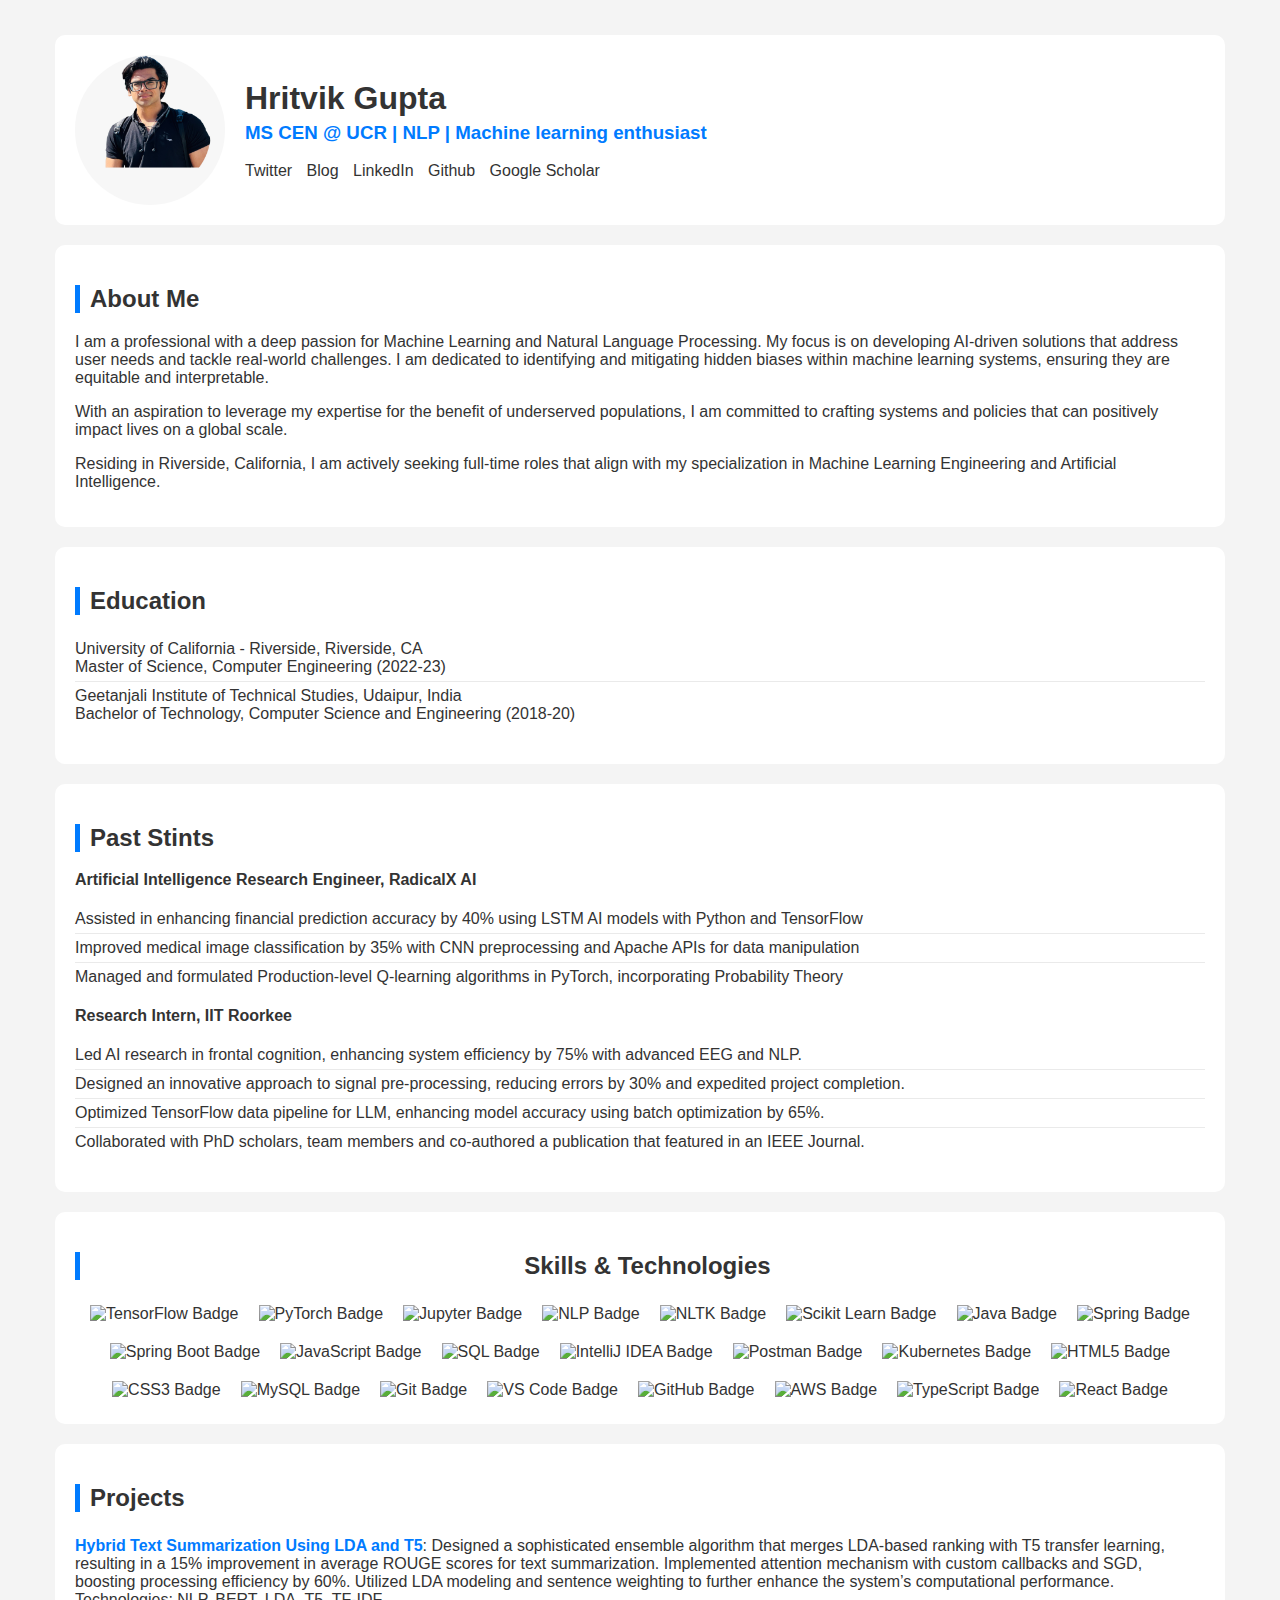
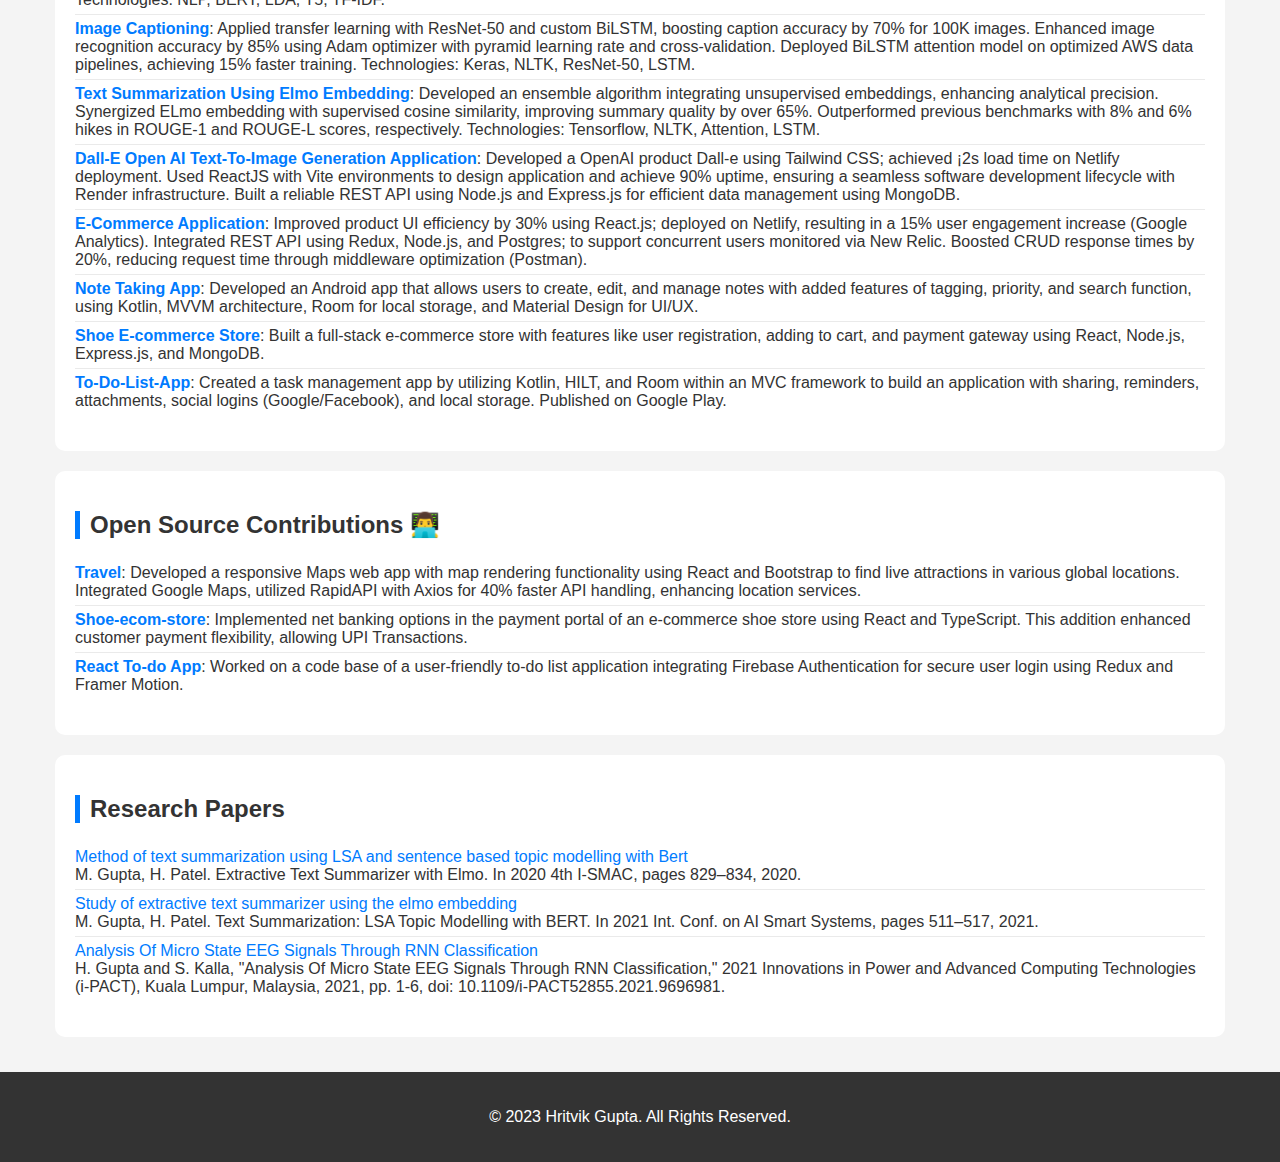
==== commit a6fceccc: "Update index.html" ====
--- a/docs/index.html
+++ b/docs/index.html
@@ -151,7 +151,13 @@
     <!-- Past Stints Section -->
     <div class="section">
       <h2>Past Stints</h2>
-     <p style="font-weight: bold;">Research Intern, IIT Roorkee</p>
+     <p style="font-weight: bold;">Artificial Intelligence Research Engineer, RadicalX AI</p>
+      <ul>
+        <li>Assisted in enhancing financial prediction accuracy by 40% using LSTM AI models with Python and TensorFlow</li>
+        <li>Improved medical image classification by 35% with CNN preprocessing and Apache APIs for data manipulation</li>
+        <li>Managed and formulated Production-level Q-learning algorithms in PyTorch, incorporating Probability Theory</li>
+      </ul>
+      <p style="font-weight: bold;">Research Intern, IIT Roorkee</p>
       <ul>
         <li>Led AI research in frontal cognition, enhancing system efficiency by 75% with advanced EEG and NLP.</li>
         <li>Designed an innovative approach to signal pre-processing, reducing errors by 30% and expedited project completion.</li>
